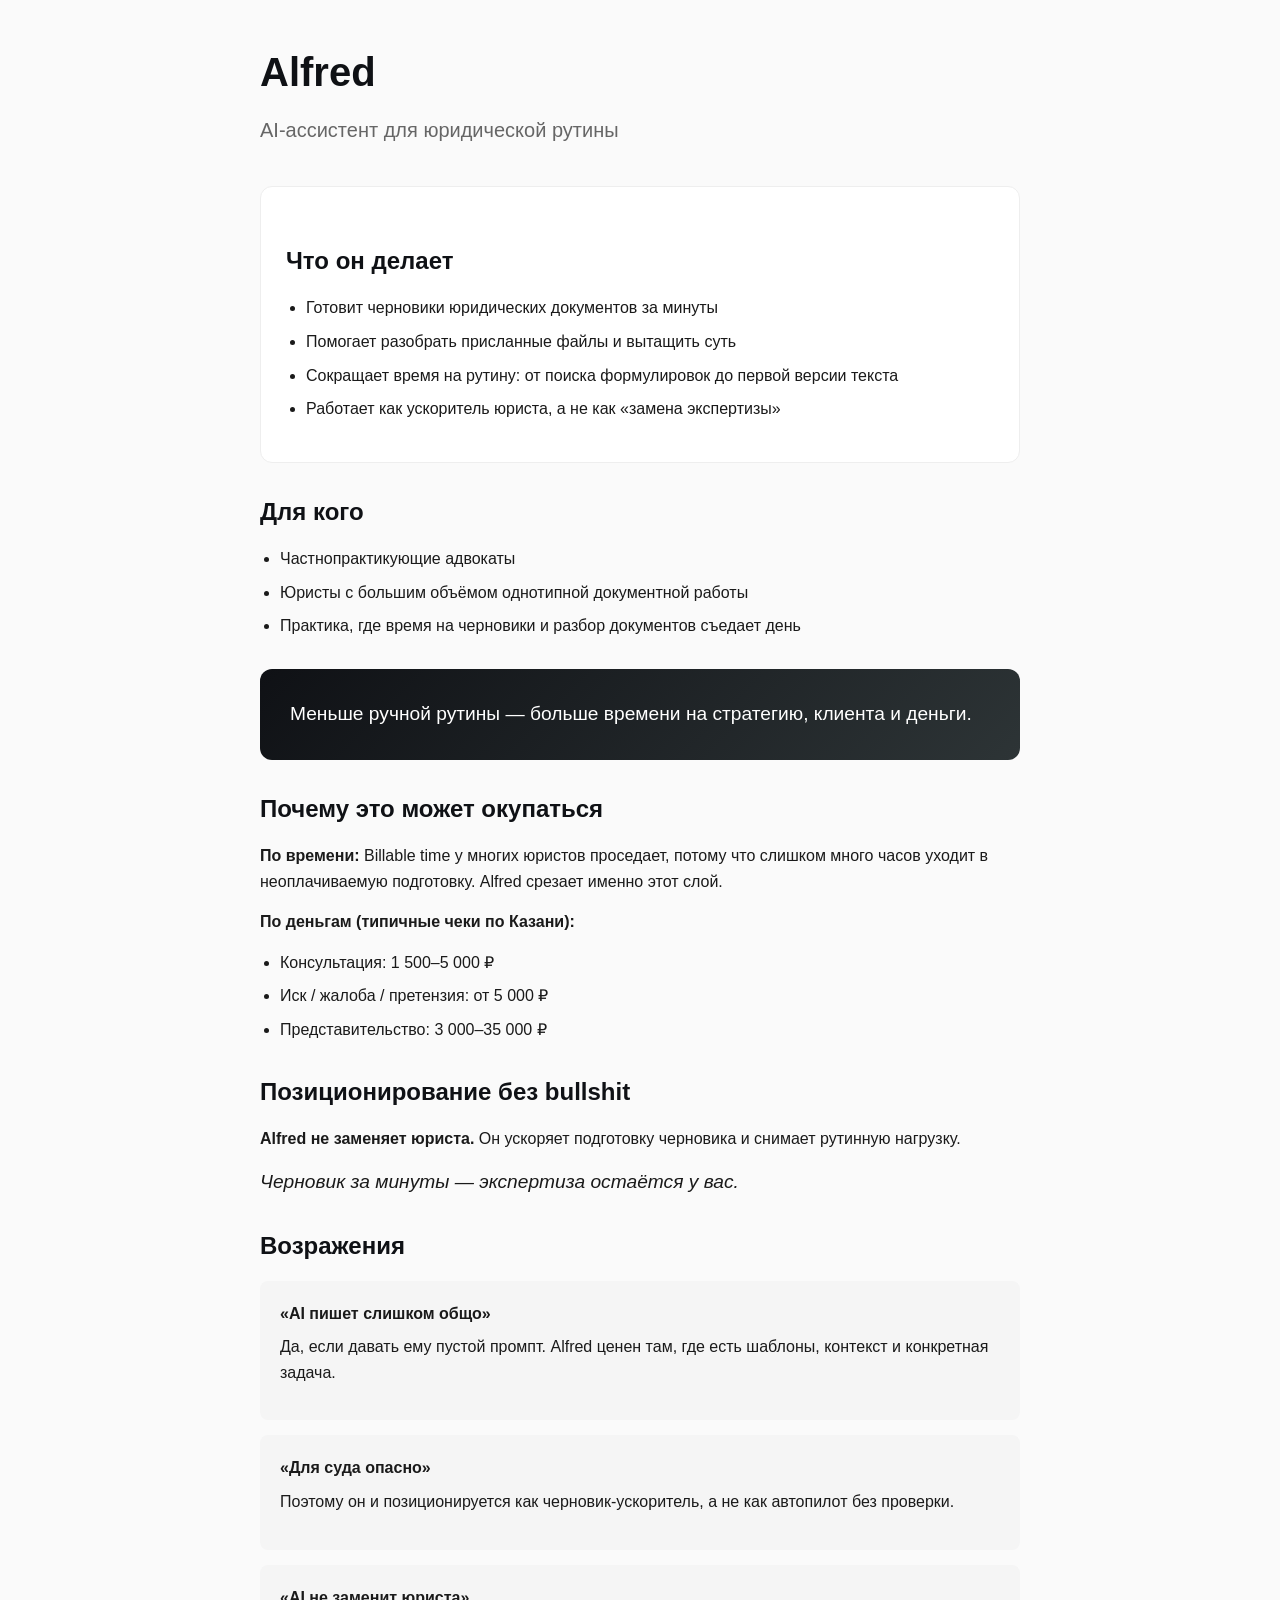
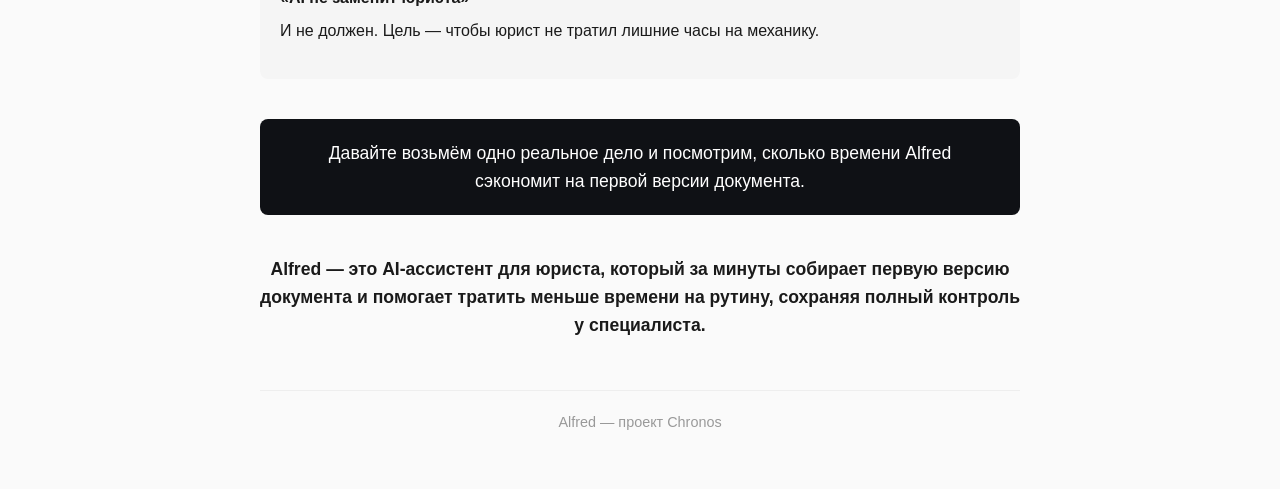
==== index.html @ 8038b029 "Alfred marketing materials v1" ====
<!DOCTYPE html>
<html lang="ru">
<head>
    <meta charset="UTF-8">
    <meta name="viewport" content="width=device-width, initial-scale=1.0">
    <title>Alfred — AI-ассистент для юриста</title>
    <style>
        * { margin: 0; padding: 0; box-sizing: border-box; }
        body { font-family: -apple-system, BlinkMacSystemFont, 'Segoe UI', Roboto, sans-serif; line-height: 1.6; color: #1a1a1a; background: #fafafa; }
        .container { max-width: 800px; margin: 0 auto; padding: 40px 20px; }
        h1 { font-size: 2.5rem; margin-bottom: 10px; color: #0f1115; }
        .subtitle { font-size: 1.25rem; color: #666; margin-bottom: 40px; }
        h2 { font-size: 1.5rem; margin: 30px 0 15px; color: #0f1115; }
        p { margin-bottom: 15px; }
        .value { background: #fff; padding: 25px; border-radius: 12px; margin: 20px 0; border: 1px solid #eee; }
        .highlight { background: linear-gradient(135deg, #0f1115 0%, #2d3436 100%); color: white; padding: 30px; border-radius: 12px; margin: 30px 0; }
        .highlight p { color: #fff; font-size: 1.2rem; margin: 0; }
        .objection { background: #f5f5f5; padding: 20px; border-radius: 8px; margin: 15px 0; }
        .objection strong { display: block; margin-bottom: 8px; }
        .cta { background: #0f1115; color: white; padding: 20px 30px; border-radius: 8px; text-align: center; margin: 40px 0; }
        .cta p { margin: 0; font-size: 1.1rem; }
        ul { margin: 15px 0 15px 20px; }
        li { margin: 8px 0; }
        .footer { text-align: center; margin-top: 50px; padding-top: 20px; border-top: 1px solid #eee; color: #999; font-size: 0.9rem; }
    </style>
</head>
<body>
    <div class="container">
        <h1>Alfred</h1>
        <p class="subtitle">AI-ассистент для юридической рутины</p>
        
        <div class="value">
            <h2>Что он делает</h2>
            <ul>
                <li>Готовит черновики юридических документов за минуты</li>
                <li>Помогает разобрать присланные файлы и вытащить суть</li>
                <li>Сокращает время на рутину: от поиска формулировок до первой версии текста</li>
                <li>Работает как ускоритель юриста, а не как «замена экспертизы»</li>
            </ul>
        </div>

        <h2>Для кого</h2>
        <ul>
            <li>Частнопрактикующие адвокаты</li>
            <li>Юристы с большим объёмом однотипной документной работы</li>
            <li>Практика, где время на черновики и разбор документов съедает день</li>
        </ul>

        <div class="highlight">
            <p>Меньше ручной рутины — больше времени на стратегию, клиента и деньги.</p>
        </div>

        <h2>Почему это может окупаться</h2>
        <p><strong>По времени:</strong> Billable time у многих юристов проседает, потому что слишком много часов уходит в неоплачиваемую подготовку. Alfred срезает именно этот слой.</p>
        <p><strong>По деньгам (типичные чеки по Казани):</strong></p>
        <ul>
            <li>Консультация: 1 500–5 000 ₽</li>
            <li>Иск / жалоба / претензия: от 5 000 ₽</li>
            <li>Представительство: 3 000–35 000 ₽</li>
        </ul>

        <h2>Позиционирование без bullshit</h2>
        <p><strong>Alfred не заменяет юриста.</strong> Он ускоряет подготовку черновика и снимает рутинную нагрузку.</p>
        <p style="font-size: 1.2rem; font-style: italic;">Черновик за минуты — экспертиза остаётся у вас.</p>

        <h2>Возражения</h2>
        <div class="objection">
            <strong>«AI пишет слишком общо»</strong>
            <p>Да, если давать ему пустой промпт. Alfred ценен там, где есть шаблоны, контекст и конкретная задача.</p>
        </div>
        <div class="objection">
            <strong>«Для суда опасно»</strong>
            <p>Поэтому он и позиционируется как черновик-ускоритель, а не как автопилот без проверки.</p>
        </div>
        <div class="objection">
            <strong>«AI не заменит юриста»</strong>
            <p>И не должен. Цель — чтобы юрист не тратил лишние часы на механику.</p>
        </div>

        <div class="cta">
            <p>Давайте возьмём одно реальное дело и посмотрим, сколько времени Alfred сэкономит на первой версии документа.</p>
        </div>

        <p style="text-align: center; font-size: 1.1rem;"><strong>Alfred — это AI-ассистент для юриста, который за минуты собирает первую версию документа и помогает тратить меньше времени на рутину, сохраняя полный контроль у специалиста.</strong></p>

        <div class="footer">
            <p>Alfred — проект Chronos</p>
        </div>
    </div>
</body>
</html>
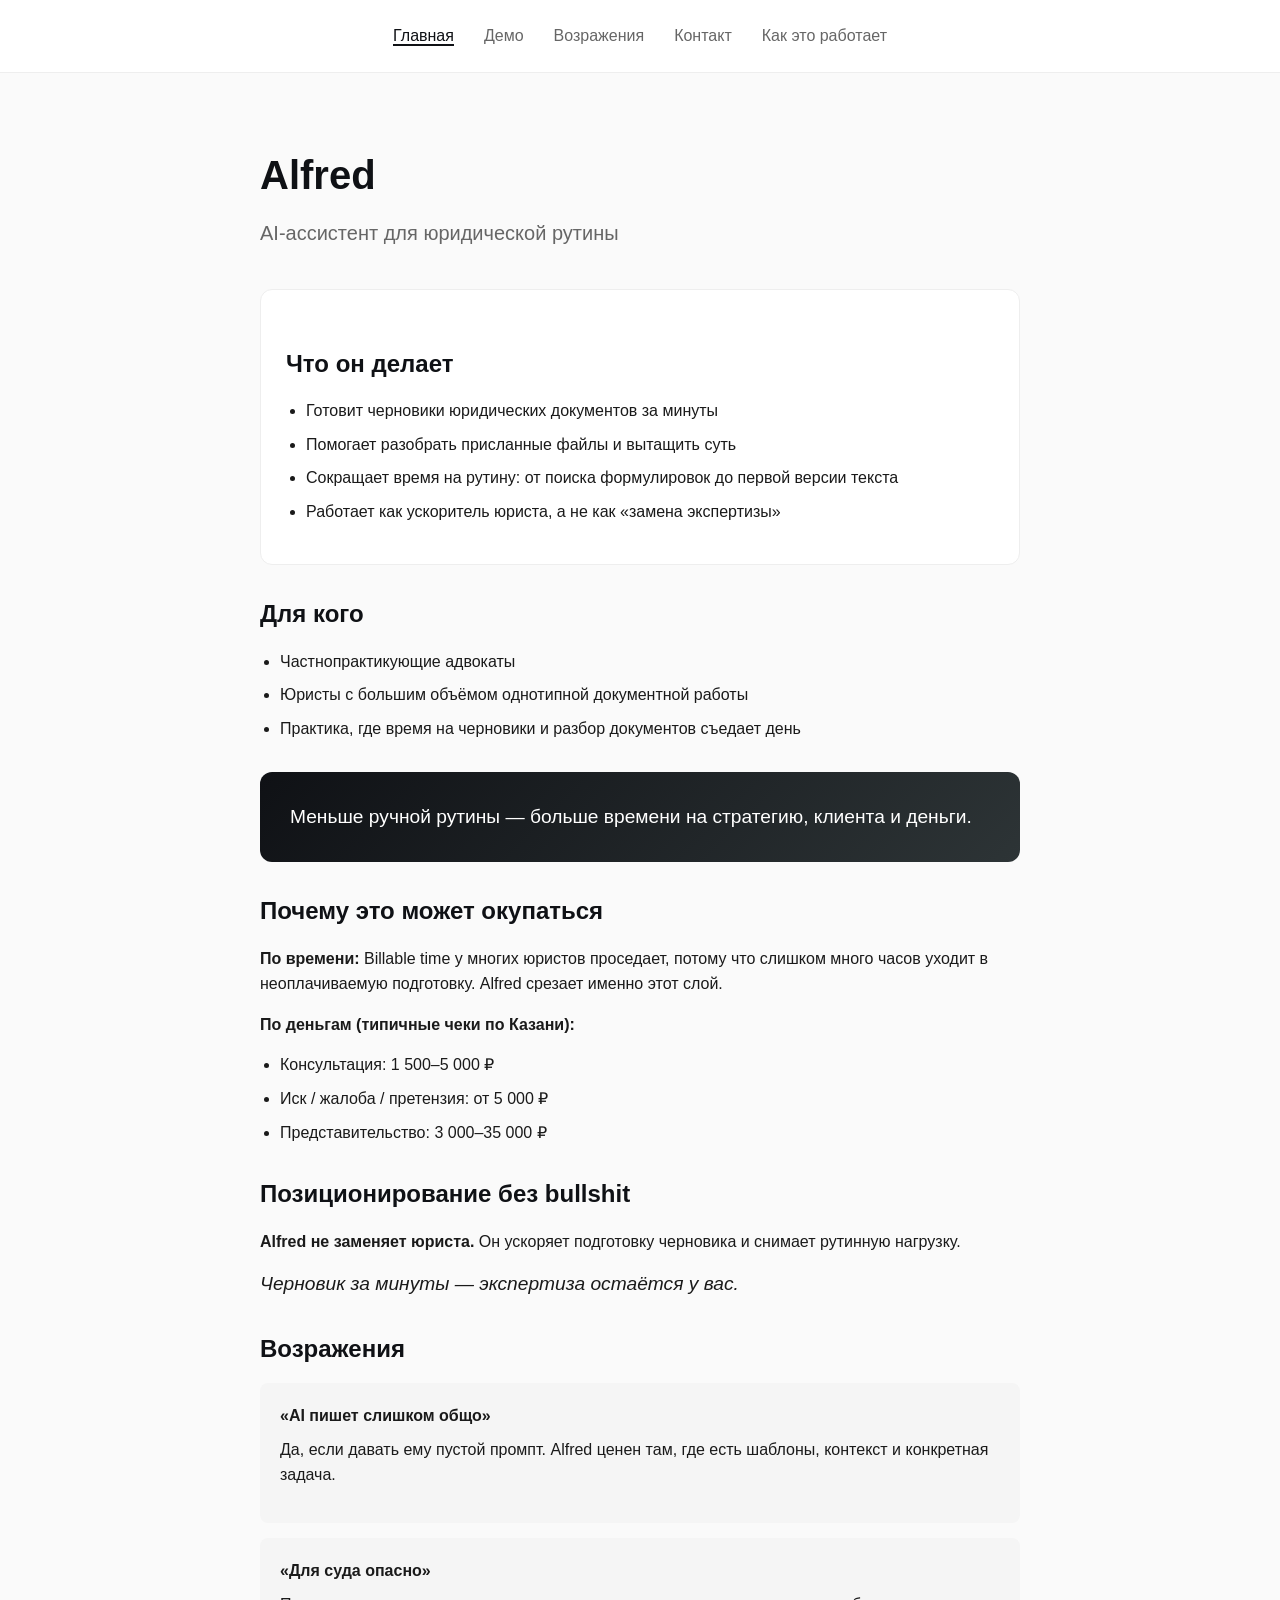
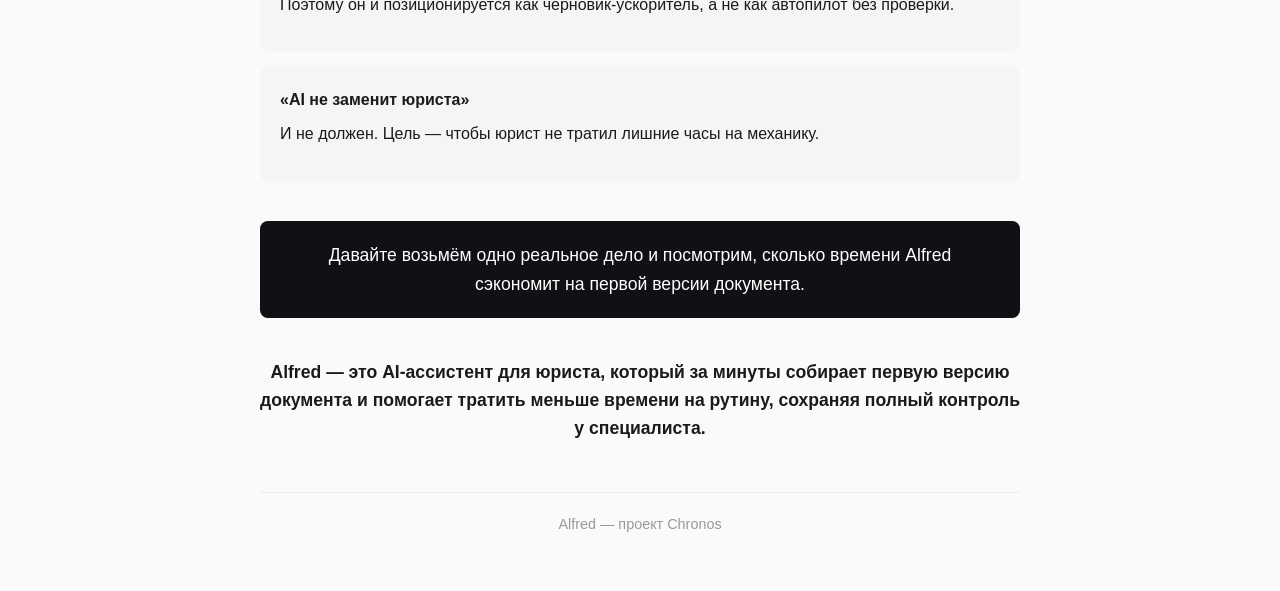
==== commit 85cc7cb6: "Add Alfred marketing mini-site pages: demo, objections, follow-up, how-it-works" ====
--- a/index.html
+++ b/index.html
@@ -22,9 +22,23 @@
         ul { margin: 15px 0 15px 20px; }
         li { margin: 8px 0; }
         .footer { text-align: center; margin-top: 50px; padding-top: 20px; border-top: 1px solid #eee; color: #999; font-size: 0.9rem; }
+        nav { background: #fff; border-bottom: 1px solid #eee; padding: 15px 0; margin-bottom: 30px; }
+        nav ul { list-style: none; margin: 0; padding: 0; display: flex; justify-content: center; gap: 30px; flex-wrap: wrap; }
+        nav a { text-decoration: none; color: #666; font-weight: 500; transition: color 0.2s; }
+        nav a:hover { color: #0f1115; }
+        nav a.active { color: #0f1115; border-bottom: 2px solid #0f1115; }
     </style>
 </head>
 <body>
+    <nav>
+        <ul>
+            <li><a href="/" class="active">Главная</a></li>
+            <li><a href="/demo.html">Демо</a></li>
+            <li><a href="/objections.html">Возражения</a></li>
+            <li><a href="/follow-up.html">Контакт</a></li>
+            <li><a href="/how-it-works.html">Как это работает</a></li>
+        </ul>
+    </nav>
     <div class="container">
         <h1>Alfred</h1>
         <p class="subtitle">AI-ассистент для юридической рутины</p>
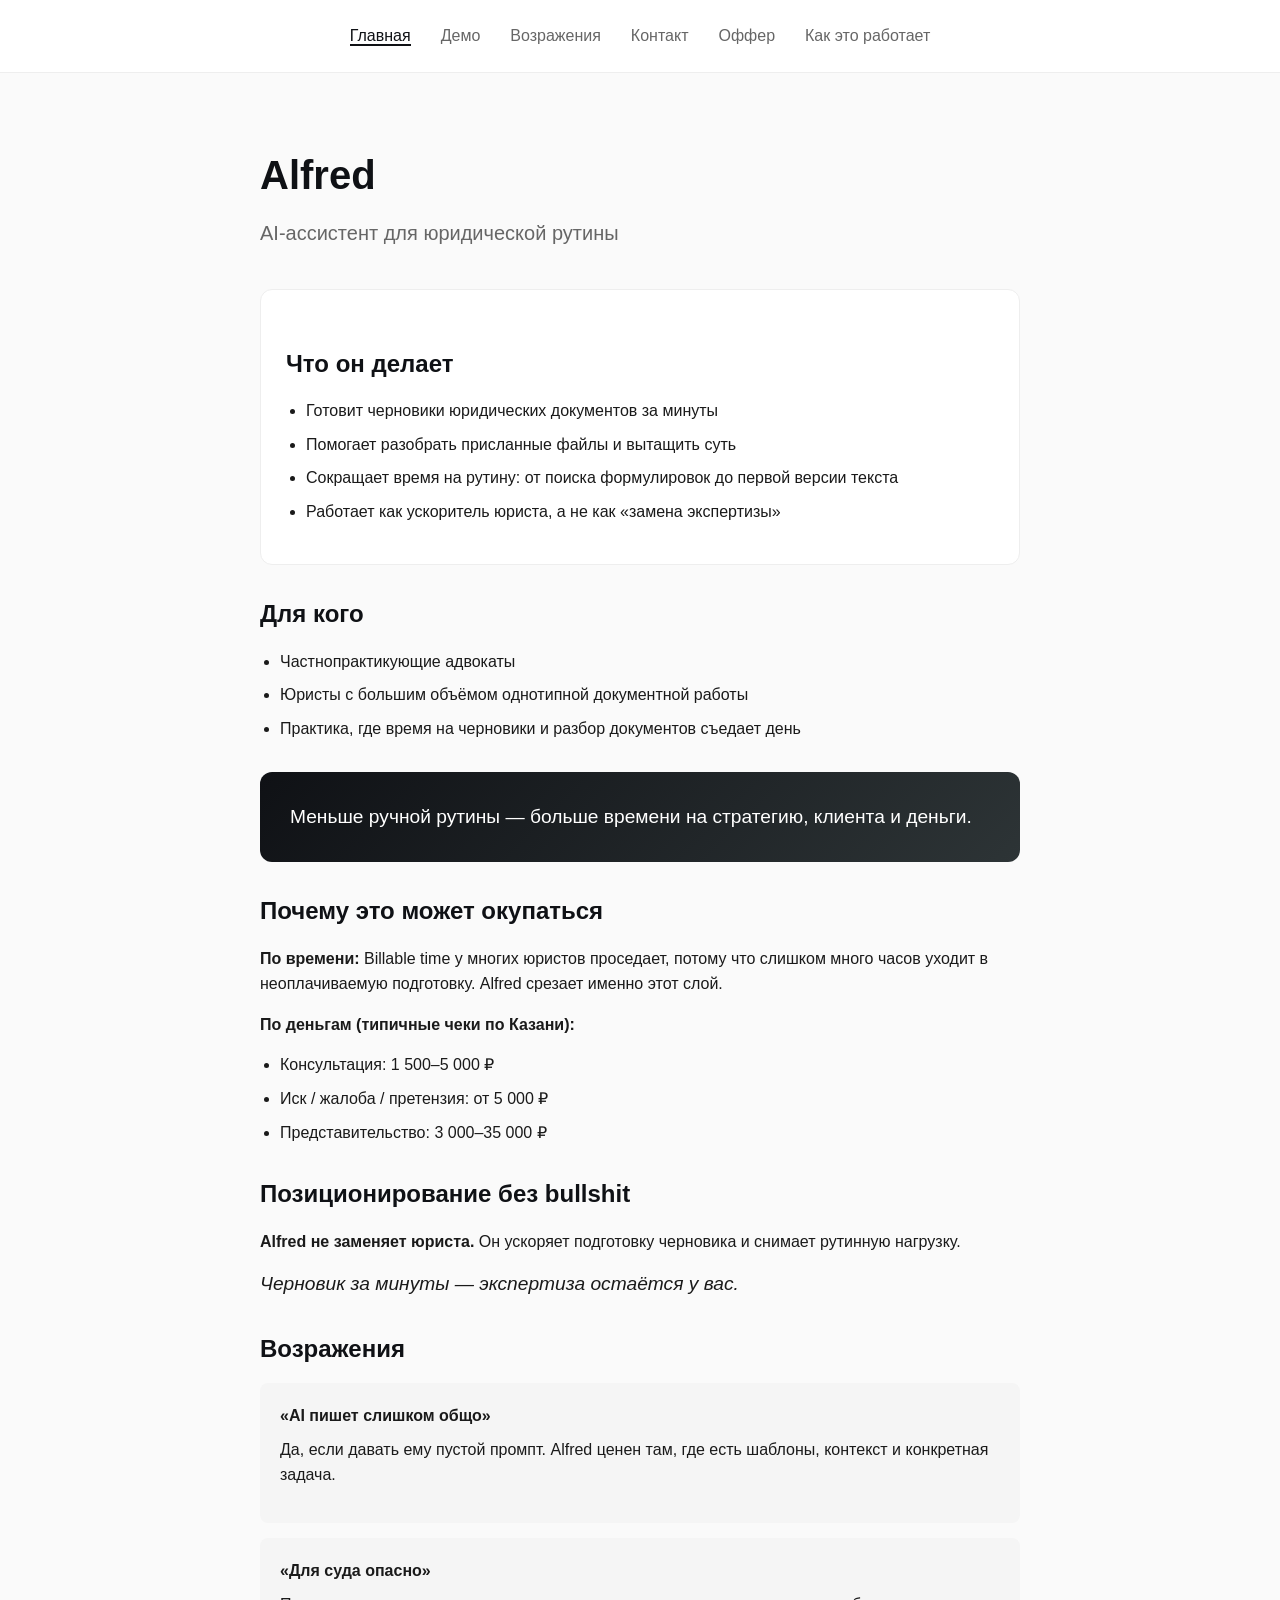
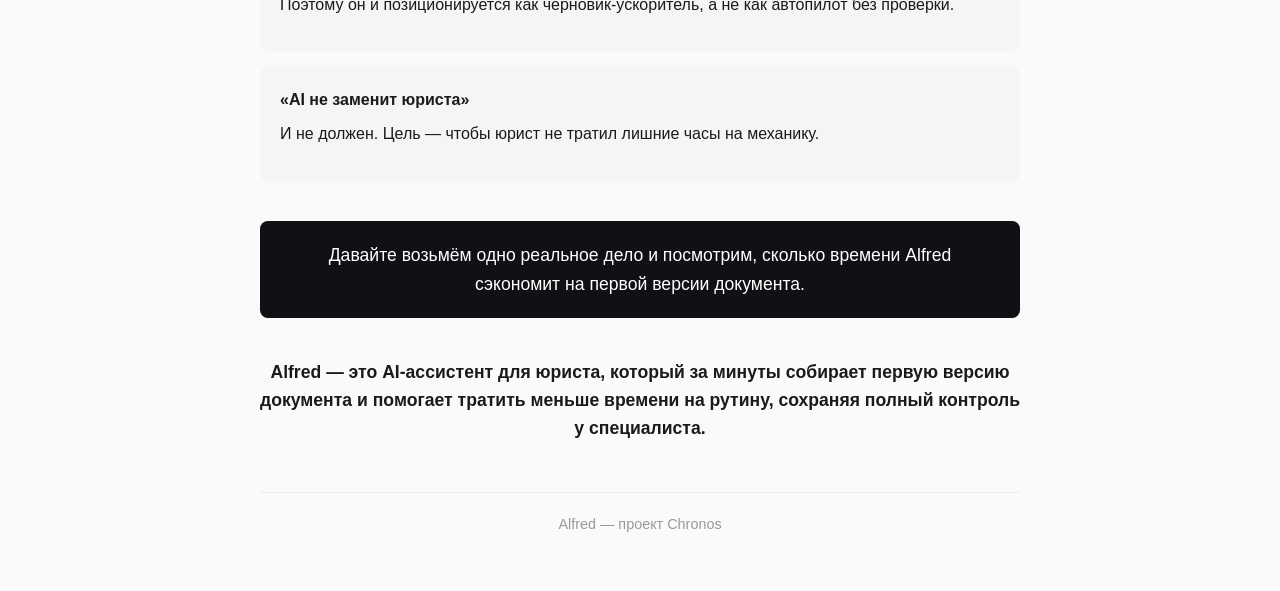
==== commit 721ae0c7: "Add Alfred offer page and update site navigation" ====
--- a/index.html
+++ b/index.html
@@ -36,6 +36,7 @@
             <li><a href="/demo.html">Демо</a></li>
             <li><a href="/objections.html">Возражения</a></li>
             <li><a href="/follow-up.html">Контакт</a></li>
+            <li><a href="/offer.html">Оффер</a></li>
             <li><a href="/how-it-works.html">Как это работает</a></li>
         </ul>
     </nav>
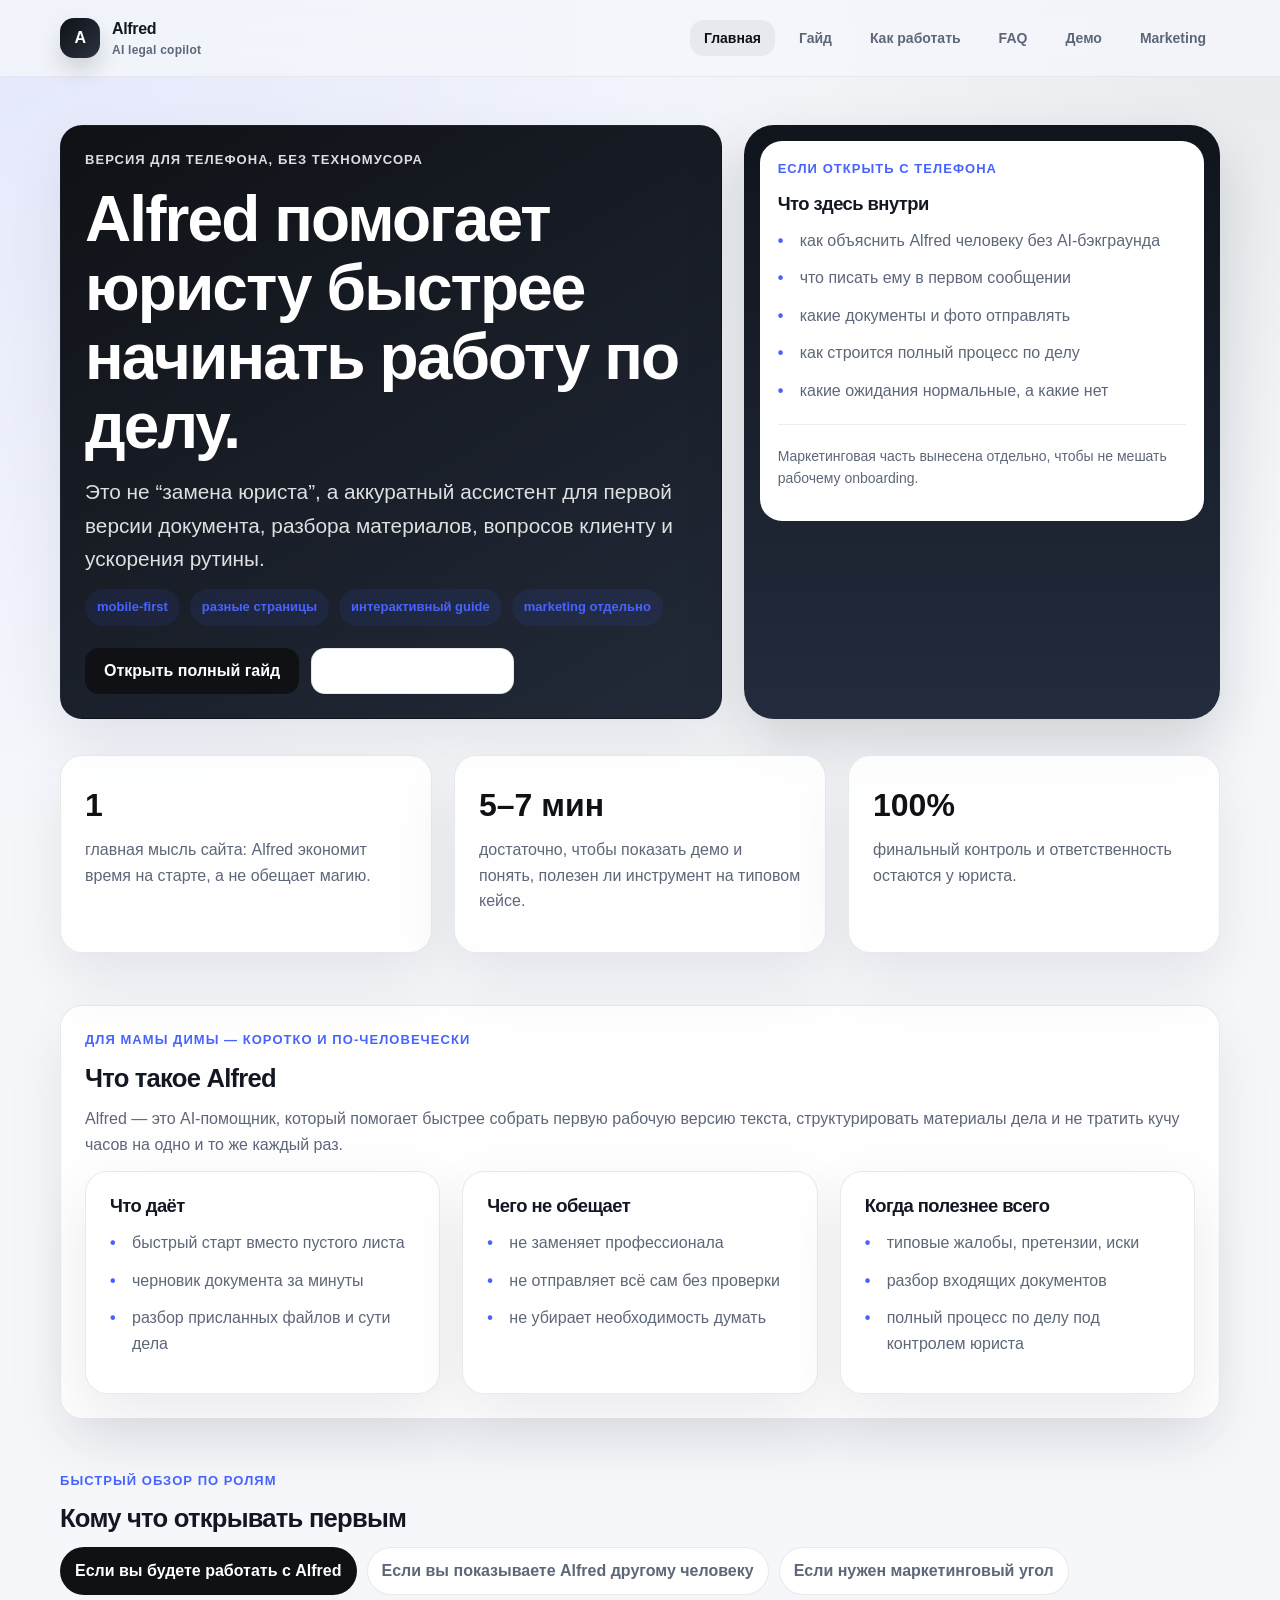
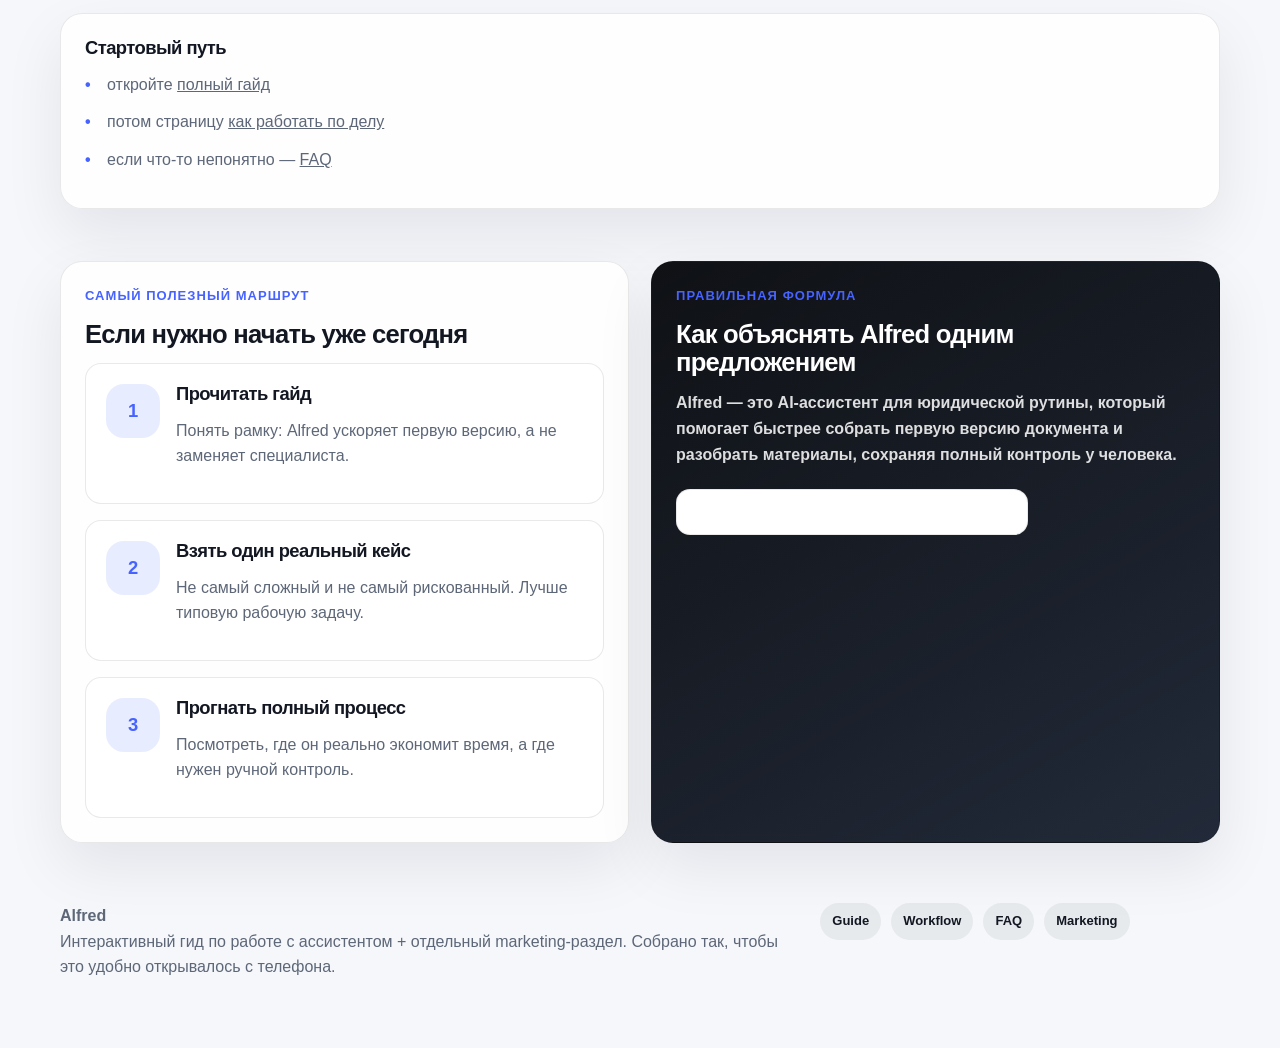
==== commit b6e2d1ad: "Build mobile-friendly Alfred guide site" ====
--- a/index.html
+++ b/index.html
@@ -1,106 +1,199 @@
 <!DOCTYPE html>
 <html lang="ru">
 <head>
-    <meta charset="UTF-8">
-    <meta name="viewport" content="width=device-width, initial-scale=1.0">
-    <title>Alfred — AI-ассистент для юриста</title>
-    <style>
-        * { margin: 0; padding: 0; box-sizing: border-box; }
-        body { font-family: -apple-system, BlinkMacSystemFont, 'Segoe UI', Roboto, sans-serif; line-height: 1.6; color: #1a1a1a; background: #fafafa; }
-        .container { max-width: 800px; margin: 0 auto; padding: 40px 20px; }
-        h1 { font-size: 2.5rem; margin-bottom: 10px; color: #0f1115; }
-        .subtitle { font-size: 1.25rem; color: #666; margin-bottom: 40px; }
-        h2 { font-size: 1.5rem; margin: 30px 0 15px; color: #0f1115; }
-        p { margin-bottom: 15px; }
-        .value { background: #fff; padding: 25px; border-radius: 12px; margin: 20px 0; border: 1px solid #eee; }
-        .highlight { background: linear-gradient(135deg, #0f1115 0%, #2d3436 100%); color: white; padding: 30px; border-radius: 12px; margin: 30px 0; }
-        .highlight p { color: #fff; font-size: 1.2rem; margin: 0; }
-        .objection { background: #f5f5f5; padding: 20px; border-radius: 8px; margin: 15px 0; }
-        .objection strong { display: block; margin-bottom: 8px; }
-        .cta { background: #0f1115; color: white; padding: 20px 30px; border-radius: 8px; text-align: center; margin: 40px 0; }
-        .cta p { margin: 0; font-size: 1.1rem; }
-        ul { margin: 15px 0 15px 20px; }
-        li { margin: 8px 0; }
-        .footer { text-align: center; margin-top: 50px; padding-top: 20px; border-top: 1px solid #eee; color: #999; font-size: 0.9rem; }
-        nav { background: #fff; border-bottom: 1px solid #eee; padding: 15px 0; margin-bottom: 30px; }
-        nav ul { list-style: none; margin: 0; padding: 0; display: flex; justify-content: center; gap: 30px; flex-wrap: wrap; }
-        nav a { text-decoration: none; color: #666; font-weight: 500; transition: color 0.2s; }
-        nav a:hover { color: #0f1115; }
-        nav a.active { color: #0f1115; border-bottom: 2px solid #0f1115; }
-    </style>
+  <meta charset="UTF-8">
+  <meta name="viewport" content="width=device-width, initial-scale=1.0">
+  <meta name="description" content="Alfred — мобильный AI legal copilot для юридической рутины. Полный гайд, сценарии работы, FAQ и отдельный marketing-раздел.">
+  <title>Alfred — гид по работе с ассистентом</title>
+  <link rel="stylesheet" href="assets/style.css">
 </head>
 <body>
-    <nav>
-        <ul>
-            <li><a href="/" class="active">Главная</a></li>
-            <li><a href="/demo.html">Демо</a></li>
-            <li><a href="/objections.html">Возражения</a></li>
-            <li><a href="/follow-up.html">Контакт</a></li>
-            <li><a href="/offer.html">Оффер</a></li>
-            <li><a href="/how-it-works.html">Как это работает</a></li>
-        </ul>
-    </nav>
-    <div class="container">
-        <h1>Alfred</h1>
-        <p class="subtitle">AI-ассистент для юридической рутины</p>
-        
-        <div class="value">
-            <h2>Что он делает</h2>
-            <ul>
-                <li>Готовит черновики юридических документов за минуты</li>
-                <li>Помогает разобрать присланные файлы и вытащить суть</li>
-                <li>Сокращает время на рутину: от поиска формулировок до первой версии текста</li>
-                <li>Работает как ускоритель юриста, а не как «замена экспертизы»</li>
+  <div class="page-shell">
+    <header class="site-header">
+      <div class="header-inner">
+        <a class="brand" href="index.html">
+          <span class="brand-mark">A</span>
+          <span>Alfred <small>AI legal copilot</small></span>
+        </a>
+        <button class="nav-toggle" data-nav-toggle aria-expanded="false" aria-label="Открыть меню">Меню</button>
+        <nav class="site-nav" data-nav>
+          <ul>
+            <li><a href="index.html" class="active">Главная</a></li>
+            <li><a href="guide.html">Гайд</a></li>
+            <li><a href="workflow.html">Как работать</a></li>
+            <li><a href="faq.html">FAQ</a></li>
+            <li><a href="demo.html">Демо</a></li>
+            <li><a href="marketing.html">Marketing</a></li>
+          </ul>
+        </nav>
+      </div>
+    </header>
+
+    <main>
+      <section class="hero">
+        <div class="container hero-grid">
+          <div class="hero-card hero-card--dark">
+            <div class="eyebrow">Версия для телефона, без техномусора</div>
+            <h1>Alfred помогает юристу быстрее начинать работу по делу.</h1>
+            <p class="lead">Это не “замена юриста”, а аккуратный ассистент для первой версии документа, разбора материалов, вопросов клиенту и ускорения рутины.</p>
+            <div class="tag-row">
+              <span class="tag">mobile-first</span>
+              <span class="tag">разные страницы</span>
+              <span class="tag">интерактивный guide</span>
+              <span class="tag">marketing отдельно</span>
+            </div>
+            <div class="btn-row">
+              <a class="btn btn-primary" href="guide.html">Открыть полный гайд</a>
+              <a class="btn btn-secondary" href="workflow.html">Посмотреть процесс</a>
+            </div>
+          </div>
+
+          <div class="phone-frame">
+            <div class="phone-screen">
+              <div class="eyebrow">Если открыть с телефона</div>
+              <h3>Что здесь внутри</h3>
+              <ul class="clean">
+                <li>как объяснить Alfred человеку без AI-бэкграунда</li>
+                <li>что писать ему в первом сообщении</li>
+                <li>какие документы и фото отправлять</li>
+                <li>как строится полный процесс по делу</li>
+                <li>какие ожидания нормальные, а какие нет</li>
+              </ul>
+              <hr class="soft">
+              <p class="small">Маркетинговая часть вынесена отдельно, чтобы не мешать рабочему onboarding.</p>
+            </div>
+          </div>
+        </div>
+      </section>
+
+      <section class="section section-tight">
+        <div class="container grid-3">
+          <div class="metric">
+            <strong>1</strong>
+            <p>главная мысль сайта: Alfred экономит время на старте, а не обещает магию.</p>
+          </div>
+          <div class="metric">
+            <strong>5–7 мин</strong>
+            <p>достаточно, чтобы показать демо и понять, полезен ли инструмент на типовом кейсе.</p>
+          </div>
+          <div class="metric">
+            <strong>100%</strong>
+            <p>финальный контроль и ответственность остаются у юриста.</p>
+          </div>
+        </div>
+      </section>
+
+      <section class="section">
+        <div class="container">
+          <div class="card">
+            <div class="eyebrow">Для мамы Димы — коротко и по-человечески</div>
+            <h2>Что такое Alfred</h2>
+            <p>Alfred — это AI-помощник, который помогает быстрее собрать первую рабочую версию текста, структурировать материалы дела и не тратить кучу часов на одно и то же каждый раз.</p>
+            <div class="grid-3">
+              <div class="feature-card">
+                <h3>Что даёт</h3>
+                <ul class="clean">
+                  <li>быстрый старт вместо пустого листа</li>
+                  <li>черновик документа за минуты</li>
+                  <li>разбор присланных файлов и сути дела</li>
+                </ul>
+              </div>
+              <div class="feature-card">
+                <h3>Чего не обещает</h3>
+                <ul class="clean">
+                  <li>не заменяет профессионала</li>
+                  <li>не отправляет всё сам без проверки</li>
+                  <li>не убирает необходимость думать</li>
+                </ul>
+              </div>
+              <div class="feature-card">
+                <h3>Когда полезнее всего</h3>
+                <ul class="clean">
+                  <li>типовые жалобы, претензии, иски</li>
+                  <li>разбор входящих документов</li>
+                  <li>полный процесс по делу под контролем юриста</li>
+                </ul>
+              </div>
+            </div>
+          </div>
+        </div>
+      </section>
+
+      <section class="section">
+        <div class="container" data-tabs>
+          <div class="eyebrow">Быстрый обзор по ролям</div>
+          <h2>Кому что открывать первым</h2>
+          <div class="tabs">
+            <button class="tab-btn active" data-tab-btn="operator">Если вы будете работать с Alfred</button>
+            <button class="tab-btn" data-tab-btn="owner">Если вы показываете Alfred другому человеку</button>
+            <button class="tab-btn" data-tab-btn="sales">Если нужен маркетинговый угол</button>
+          </div>
+          <div class="tab-panel active" data-tab-panel="operator">
+            <h3>Стартовый путь</h3>
+            <ul class="clean">
+              <li>откройте <a href="guide.html">полный гайд</a></li>
+              <li>потом страницу <a href="workflow.html">как работать по делу</a></li>
+              <li>если что-то непонятно — <a href="faq.html">FAQ</a></li>
             </ul>
+          </div>
+          <div class="tab-panel" data-tab-panel="owner">
+            <h3>Что показать в первую очередь</h3>
+            <ul class="clean">
+              <li>страницу <a href="demo.html">демо</a> — как объяснять ценность быстро</li>
+              <li>страницу <a href="faq.html">FAQ</a> — чтобы снять страхи и ожидания</li>
+              <li>страницу <a href="workflow.html">процесс</a> — чтобы было ясно, как всё идёт от задачи к результату</li>
+            </ul>
+          </div>
+          <div class="tab-panel" data-tab-panel="sales">
+            <h3>Отдельный маркетинговый раздел</h3>
+            <p>Мы вынесли marketing отдельно, чтобы не мешать обычному рабочему onboarding.</p>
+            <div class="btn-row">
+              <a class="btn btn-soft" href="marketing.html">Открыть marketing</a>
+            </div>
+          </div>
         </div>
+      </section>
 
-        <h2>Для кого</h2>
-        <ul>
-            <li>Частнопрактикующие адвокаты</li>
-            <li>Юристы с большим объёмом однотипной документной работы</li>
-            <li>Практика, где время на черновики и разбор документов съедает день</li>
-        </ul>
+      <section class="section">
+        <div class="container two-col">
+          <div class="cta-panel">
+            <div class="eyebrow">Самый полезный маршрут</div>
+            <h2>Если нужно начать уже сегодня</h2>
+            <div class="process-steps">
+              <div class="step-card"><div class="step-num">1</div><div><h3>Прочитать гайд</h3><p>Понять рамку: Alfred ускоряет первую версию, а не заменяет специалиста.</p></div></div>
+              <div class="step-card"><div class="step-num">2</div><div><h3>Взять один реальный кейс</h3><p>Не самый сложный и не самый рискованный. Лучше типовую рабочую задачу.</p></div></div>
+              <div class="step-card"><div class="step-num">3</div><div><h3>Прогнать полный процесс</h3><p>Посмотреть, где он реально экономит время, а где нужен ручной контроль.</p></div></div>
+            </div>
+          </div>
+          <div class="cta-panel cta-panel--dark">
+            <div class="eyebrow">Правильная формула</div>
+            <h2>Как объяснять Alfred одним предложением</h2>
+            <p><strong>Alfred — это AI-ассистент для юридической рутины, который помогает быстрее собрать первую версию документа и разобрать материалы, сохраняя полный контроль у человека.</strong></p>
+            <div class="btn-row">
+              <a class="btn btn-secondary" href="guide.html#first-message">Что написать ему первым сообщением</a>
+            </div>
+          </div>
+        </div>
+      </section>
+    </main>
 
-        <div class="highlight">
-            <p>Меньше ручной рутины — больше времени на стратегию, клиента и деньги.</p>
+    <footer class="footer">
+      <div class="container footer-grid">
+        <div>
+          <strong>Alfred</strong>
+          <p>Интерактивный гид по работе с ассистентом + отдельный marketing-раздел. Собрано так, чтобы это удобно открывалось с телефона.</p>
         </div>
-
-        <h2>Почему это может окупаться</h2>
-        <p><strong>По времени:</strong> Billable time у многих юристов проседает, потому что слишком много часов уходит в неоплачиваемую подготовку. Alfred срезает именно этот слой.</p>
-        <p><strong>По деньгам (типичные чеки по Казани):</strong></p>
-        <ul>
-            <li>Консультация: 1 500–5 000 ₽</li>
-            <li>Иск / жалоба / претензия: от 5 000 ₽</li>
-            <li>Представительство: 3 000–35 000 ₽</li>
-        </ul>
-
-        <h2>Позиционирование без bullshit</h2>
-        <p><strong>Alfred не заменяет юриста.</strong> Он ускоряет подготовку черновика и снимает рутинную нагрузку.</p>
-        <p style="font-size: 1.2rem; font-style: italic;">Черновик за минуты — экспертиза остаётся у вас.</p>
-
-        <h2>Возражения</h2>
-        <div class="objection">
-            <strong>«AI пишет слишком общо»</strong>
-            <p>Да, если давать ему пустой промпт. Alfred ценен там, где есть шаблоны, контекст и конкретная задача.</p>
+        <div>
+          <div class="pill-row">
+            <span class="pill">Guide</span>
+            <span class="pill">Workflow</span>
+            <span class="pill">FAQ</span>
+            <span class="pill">Marketing</span>
+          </div>
         </div>
-        <div class="objection">
-            <strong>«Для суда опасно»</strong>
-            <p>Поэтому он и позиционируется как черновик-ускоритель, а не как автопилот без проверки.</p>
-        </div>
-        <div class="objection">
-            <strong>«AI не заменит юриста»</strong>
-            <p>И не должен. Цель — чтобы юрист не тратил лишние часы на механику.</p>
-        </div>
-
-        <div class="cta">
-            <p>Давайте возьмём одно реальное дело и посмотрим, сколько времени Alfred сэкономит на первой версии документа.</p>
-        </div>
-
-        <p style="text-align: center; font-size: 1.1rem;"><strong>Alfred — это AI-ассистент для юриста, который за минуты собирает первую версию документа и помогает тратить меньше времени на рутину, сохраняя полный контроль у специалиста.</strong></p>
-
-        <div class="footer">
-            <p>Alfred — проект Chronos</p>
-        </div>
-    </div>
+      </div>
+    </footer>
+  </div>
+  <script src="assets/app.js"></script>
 </body>
 </html>
--- a/assets/style.css
+++ b/assets/style.css
@@ -0,0 +1,424 @@
+:root {
+  --bg: #f5f7fb;
+  --surface: rgba(255,255,255,0.86);
+  --surface-strong: #ffffff;
+  --text: #121722;
+  --muted: #5d6778;
+  --line: rgba(15, 17, 21, 0.09);
+  --brand: #0f1115;
+  --brand-soft: #eef2ff;
+  --accent: #4763ff;
+  --success: #116149;
+  --warning: #8a5a00;
+  --shadow: 0 24px 60px rgba(15,17,21,.08);
+  --radius: 22px;
+  --radius-sm: 16px;
+  --content: 1160px;
+}
+* { box-sizing: border-box; }
+html { scroll-behavior: smooth; }
+body {
+  margin: 0;
+  font-family: Inter, -apple-system, BlinkMacSystemFont, 'Segoe UI', Roboto, sans-serif;
+  color: var(--text);
+  background:
+    radial-gradient(circle at top left, rgba(71,99,255,.10), transparent 28%),
+    radial-gradient(circle at top right, rgba(15,17,21,.06), transparent 22%),
+    var(--bg);
+  line-height: 1.6;
+}
+a { color: inherit; }
+.page-shell { min-height: 100vh; }
+.site-header {
+  position: sticky;
+  top: 0;
+  z-index: 50;
+  backdrop-filter: blur(18px);
+  background: rgba(245,247,251,.78);
+  border-bottom: 1px solid rgba(15,17,21,.05);
+}
+.header-inner,
+.container {
+  width: min(calc(100% - 32px), var(--content));
+  margin: 0 auto;
+}
+.header-inner {
+  display: flex;
+  align-items: center;
+  gap: 18px;
+  min-height: 76px;
+}
+.brand {
+  text-decoration: none;
+  display: flex;
+  align-items: center;
+  gap: 12px;
+  font-weight: 700;
+  letter-spacing: -.02em;
+}
+.brand-mark {
+  width: 40px;
+  height: 40px;
+  border-radius: 14px;
+  display: grid;
+  place-items: center;
+  background: linear-gradient(135deg, var(--brand), #2b3342);
+  color: #fff;
+  box-shadow: 0 12px 22px rgba(15,17,21,.15);
+}
+.brand small {
+  display: block;
+  color: var(--muted);
+  font-size: 12px;
+  font-weight: 600;
+  letter-spacing: .02em;
+}
+.nav-toggle {
+  margin-left: auto;
+  display: none;
+  border: 1px solid var(--line);
+  background: var(--surface-strong);
+  border-radius: 14px;
+  padding: 11px 14px;
+  font: inherit;
+  color: var(--text);
+}
+.site-nav {
+  margin-left: auto;
+}
+.site-nav ul {
+  list-style: none;
+  display: flex;
+  gap: 10px;
+  margin: 0;
+  padding: 0;
+  align-items: center;
+  flex-wrap: wrap;
+  justify-content: flex-end;
+}
+.site-nav a {
+  text-decoration: none;
+  color: var(--muted);
+  padding: 10px 14px;
+  border-radius: 14px;
+  font-weight: 600;
+  font-size: 14px;
+}
+.site-nav a:hover,
+.site-nav a.active {
+  color: var(--brand);
+  background: rgba(15,17,21,.06);
+}
+.hero {
+  padding: 48px 0 24px;
+}
+.hero-grid,
+.two-col,
+.grid-3,
+.grid-2 {
+  display: grid;
+  gap: 22px;
+}
+.hero-grid { grid-template-columns: 1.25fr .9fr; align-items: stretch; }
+.two-col { grid-template-columns: repeat(2, minmax(0,1fr)); }
+.grid-3 { grid-template-columns: repeat(3, minmax(0,1fr)); }
+.grid-2 { grid-template-columns: repeat(2, minmax(0,1fr)); }
+.card,
+.hero-card,
+.metric,
+.timeline-item,
+.faq-item,
+.cta-panel,
+.feature-card,
+.note,
+.tab-panel,
+.checklist,
+.quote,
+.stat-card {
+  background: var(--surface);
+  border: 1px solid var(--line);
+  border-radius: var(--radius);
+  box-shadow: var(--shadow);
+}
+.hero-card,
+.card,
+.cta-panel,
+.quote,
+.note,
+.feature-card,
+.stat-card,
+.tab-panel,
+.timeline-item,
+.faq-item,
+.checklist,
+.metric {
+  padding: 24px;
+}
+.hero-card--dark,
+.cta-panel--dark {
+  background: linear-gradient(150deg, #0f1115 0%, #222a39 100%);
+  color: #fff;
+}
+.hero-card--dark p,
+.cta-panel--dark p,
+.hero-card--dark li,
+.cta-panel--dark li,
+.hero-card--dark .eyebrow { color: rgba(255,255,255,.86); }
+.eyebrow {
+  font-size: 13px;
+  text-transform: uppercase;
+  letter-spacing: .08em;
+  font-weight: 700;
+  color: var(--accent);
+  margin-bottom: 14px;
+}
+h1, h2, h3, h4 {
+  margin: 0 0 14px;
+  line-height: 1.08;
+  letter-spacing: -.03em;
+}
+h1 { font-size: clamp(2.25rem, 5vw, 4.4rem); }
+h2 { font-size: clamp(1.55rem, 2vw, 2.3rem); }
+h3 { font-size: 1.15rem; }
+p { margin: 0 0 14px; color: var(--muted); }
+.lead {
+  font-size: clamp(1.08rem, 2vw, 1.3rem);
+  max-width: 66ch;
+}
+.btn-row { display: flex; gap: 12px; flex-wrap: wrap; margin-top: 22px; }
+.btn {
+  display: inline-flex;
+  align-items: center;
+  justify-content: center;
+  gap: 10px;
+  min-height: 46px;
+  padding: 0 18px;
+  border-radius: 14px;
+  text-decoration: none;
+  font-weight: 700;
+  border: 1px solid transparent;
+}
+.btn-primary { background: var(--brand); color: #fff; }
+.btn-secondary { background: #fff; border-color: var(--line); }
+.btn-soft { background: rgba(71,99,255,.10); color: var(--accent); }
+.section { padding: 26px 0; }
+.section-tight { padding-top: 12px; }
+.tag-row, .pill-row { display: flex; flex-wrap: wrap; gap: 10px; }
+.tag, .pill {
+  display: inline-flex;
+  align-items: center;
+  padding: 8px 12px;
+  border-radius: 999px;
+  background: rgba(71,99,255,.09);
+  color: var(--accent);
+  font-weight: 700;
+  font-size: 13px;
+}
+.pill { background: rgba(15,17,21,.06); color: var(--text); font-weight: 600; }
+.metric strong, .stat-card strong {
+  display: block;
+  font-size: 2rem;
+  color: var(--brand);
+  margin-bottom: 6px;
+}
+ul.clean, .clean {
+  list-style: none;
+  padding: 0;
+  margin: 0;
+}
+ul.clean li {
+  position: relative;
+  padding-left: 22px;
+  margin: 12px 0;
+  color: var(--muted);
+}
+ul.clean li::before {
+  content: "•";
+  position: absolute;
+  left: 0;
+  top: 0;
+  color: var(--accent);
+  font-weight: 900;
+}
+.process-steps {
+  display: grid;
+  gap: 16px;
+}
+.step-card {
+  display: grid;
+  grid-template-columns: 54px 1fr;
+  gap: 16px;
+  align-items: start;
+  padding: 20px;
+  background: #fff;
+  border-radius: var(--radius-sm);
+  border: 1px solid var(--line);
+}
+.step-num {
+  width: 54px;
+  height: 54px;
+  border-radius: 18px;
+  display: grid;
+  place-items: center;
+  font-weight: 800;
+  font-size: 1.15rem;
+  background: rgba(71,99,255,.12);
+  color: var(--accent);
+}
+.timeline {
+  display: grid;
+  gap: 16px;
+}
+.timeline-item {
+  position: relative;
+  overflow: hidden;
+}
+.timeline-item::after {
+  content: "";
+  position: absolute;
+  inset: auto 24px 0 24px;
+  height: 4px;
+  background: linear-gradient(90deg, var(--accent), rgba(71,99,255,.18));
+  border-radius: 999px;
+}
+.note { border-left: 5px solid var(--accent); }
+.note.warning { border-left-color: #f5a524; }
+.note.success { border-left-color: #16a34a; }
+.faq-item summary {
+  list-style: none;
+  cursor: pointer;
+  font-weight: 700;
+  display: flex;
+  align-items: center;
+  justify-content: space-between;
+  gap: 12px;
+}
+.faq-item summary::-webkit-details-marker { display: none; }
+.faq-item[open] summary { margin-bottom: 14px; }
+.faq-item .chev {
+  width: 28px;
+  height: 28px;
+  border-radius: 999px;
+  display: grid;
+  place-items: center;
+  background: rgba(15,17,21,.06);
+  color: var(--muted);
+  flex: 0 0 auto;
+}
+.faq-item[open] .chev { transform: rotate(180deg); }
+.tabs {
+  display: flex;
+  gap: 10px;
+  flex-wrap: wrap;
+  margin-bottom: 18px;
+}
+.tab-btn {
+  border: 1px solid var(--line);
+  background: #fff;
+  border-radius: 999px;
+  padding: 10px 14px;
+  font: inherit;
+  font-weight: 700;
+  color: var(--muted);
+  cursor: pointer;
+}
+.tab-btn.active {
+  background: var(--brand);
+  color: #fff;
+  border-color: transparent;
+}
+.tab-panel { display: none; }
+.tab-panel.active { display: block; }
+.checklist-item {
+  display: flex;
+  gap: 12px;
+  align-items: flex-start;
+  padding: 12px 0;
+  border-top: 1px solid rgba(15,17,21,.07);
+}
+.checklist-item:first-child { border-top: 0; }
+.checklist-item input {
+  width: 20px;
+  height: 20px;
+  margin-top: 2px;
+}
+.small { font-size: 14px; color: var(--muted); }
+.phone-frame {
+  border-radius: 30px;
+  padding: 16px;
+  background: linear-gradient(180deg, #10141c, #232c3d);
+  box-shadow: 0 26px 60px rgba(15,17,21,.16);
+}
+.phone-screen {
+  background: #fff;
+  border-radius: 22px;
+  padding: 18px;
+}
+.kbd {
+  display: inline-block;
+  border: 1px solid var(--line);
+  background: #fff;
+  padding: 4px 8px;
+  border-radius: 10px;
+  font-size: 13px;
+  font-weight: 700;
+}
+.copy-box {
+  display: grid;
+  gap: 12px;
+  align-items: start;
+}
+.copy-snippet {
+  background: #0f1115;
+  color: #fff;
+  border-radius: 18px;
+  padding: 18px;
+  font-size: 14px;
+  overflow-x: auto;
+}
+.copy-btn {
+  justify-self: start;
+}
+.footer {
+  padding: 34px 0 54px;
+  color: var(--muted);
+}
+.footer-grid {
+  display: grid;
+  grid-template-columns: 1.3fr .7fr;
+  gap: 18px;
+  align-items: start;
+}
+hr.soft {
+  border: 0;
+  border-top: 1px solid rgba(15,17,21,.08);
+  margin: 20px 0;
+}
+@media (max-width: 960px) {
+  .hero-grid, .grid-3, .two-col, .grid-2, .footer-grid { grid-template-columns: 1fr; }
+}
+@media (max-width: 760px) {
+  .header-inner { min-height: 70px; }
+  .nav-toggle { display: inline-flex; align-items:center; justify-content:center; }
+  .site-nav {
+    display: none;
+    width: 100%;
+    margin: 0 0 16px;
+  }
+  .site-nav.open { display: block; }
+  .header-inner { flex-wrap: wrap; padding-top: 10px; }
+  .site-nav ul {
+    flex-direction: column;
+    align-items: stretch;
+    background: rgba(255,255,255,.96);
+    border: 1px solid var(--line);
+    border-radius: 20px;
+    padding: 10px;
+  }
+  .site-nav a { display: block; }
+  .hero { padding-top: 28px; }
+  .hero-card, .card, .cta-panel, .faq-item, .timeline-item, .tab-panel, .feature-card, .checklist, .note, .quote, .metric, .stat-card { padding: 20px; }
+  .container, .header-inner { width: min(calc(100% - 20px), var(--content)); }
+  .step-card { grid-template-columns: 44px 1fr; }
+  .step-num { width: 44px; height: 44px; border-radius: 14px; }
+}
